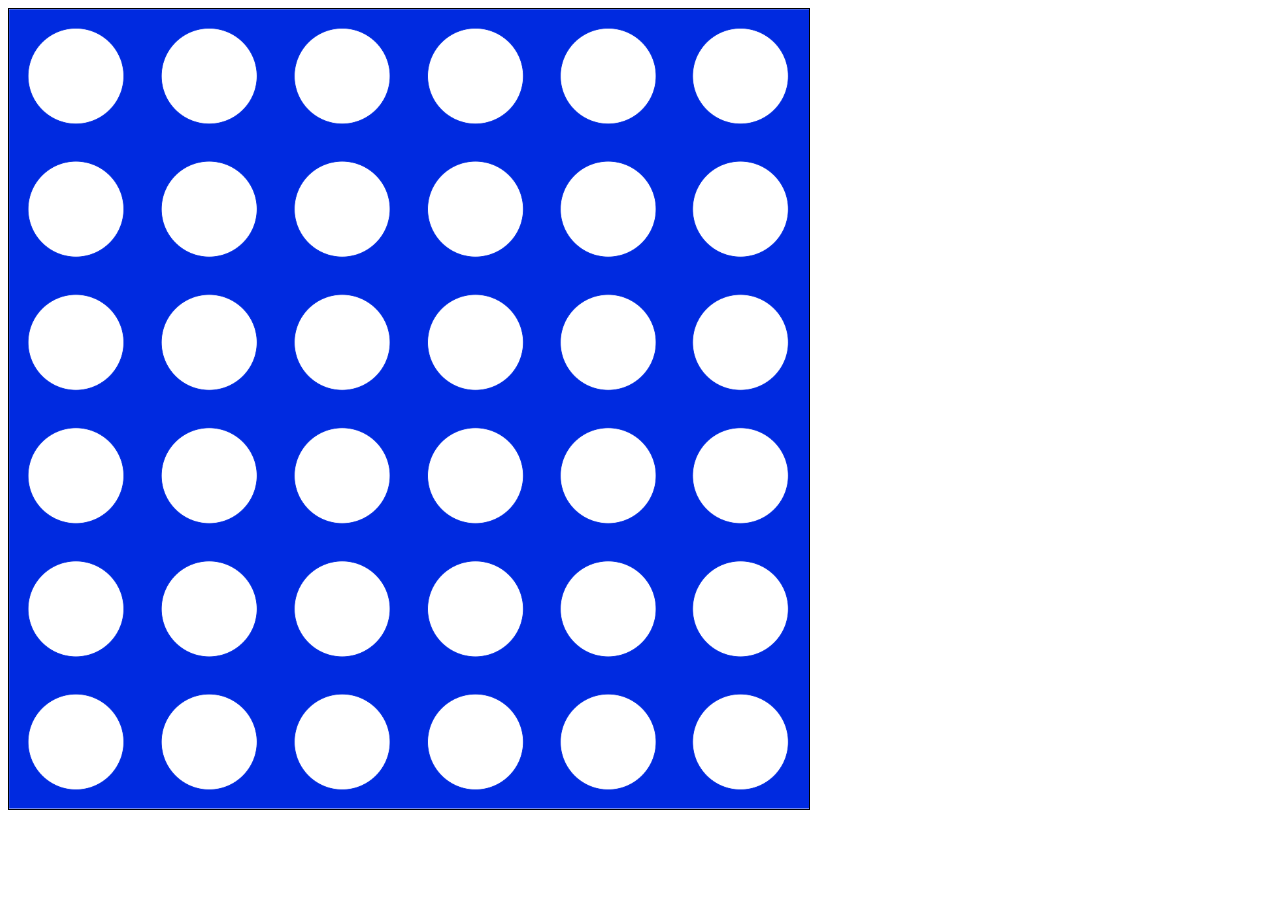
==== TP2/EntregaFinal/index.html @ f02e694b "Avance tp Especial 2" ====
<!DOCTYPE html>
<html lang="en">
<head>
    <meta charset="UTF-8">
    <meta http-equiv="X-UA-Compatible" content="IE=edge">
    <meta name="viewport" content="width=device-width, initial-scale=1.0">
    <title>Document</title>
</head>
<body>



    <canvas id="id-canvas" width="800" height="800"  style="border: 1px black solid;">

    </canvas>



    <img src="./img/tablerobien.png" id="imgTablero" style="display: none;">

    <script src="./Scripts/Figura.js" ></script>
    <script src="./Scripts/Ficha.js" ></script>
    <script src="./Scripts/Tablero.js" ></script>    
    <script src="./Scripts/main.js"></script>
</body>
</html>
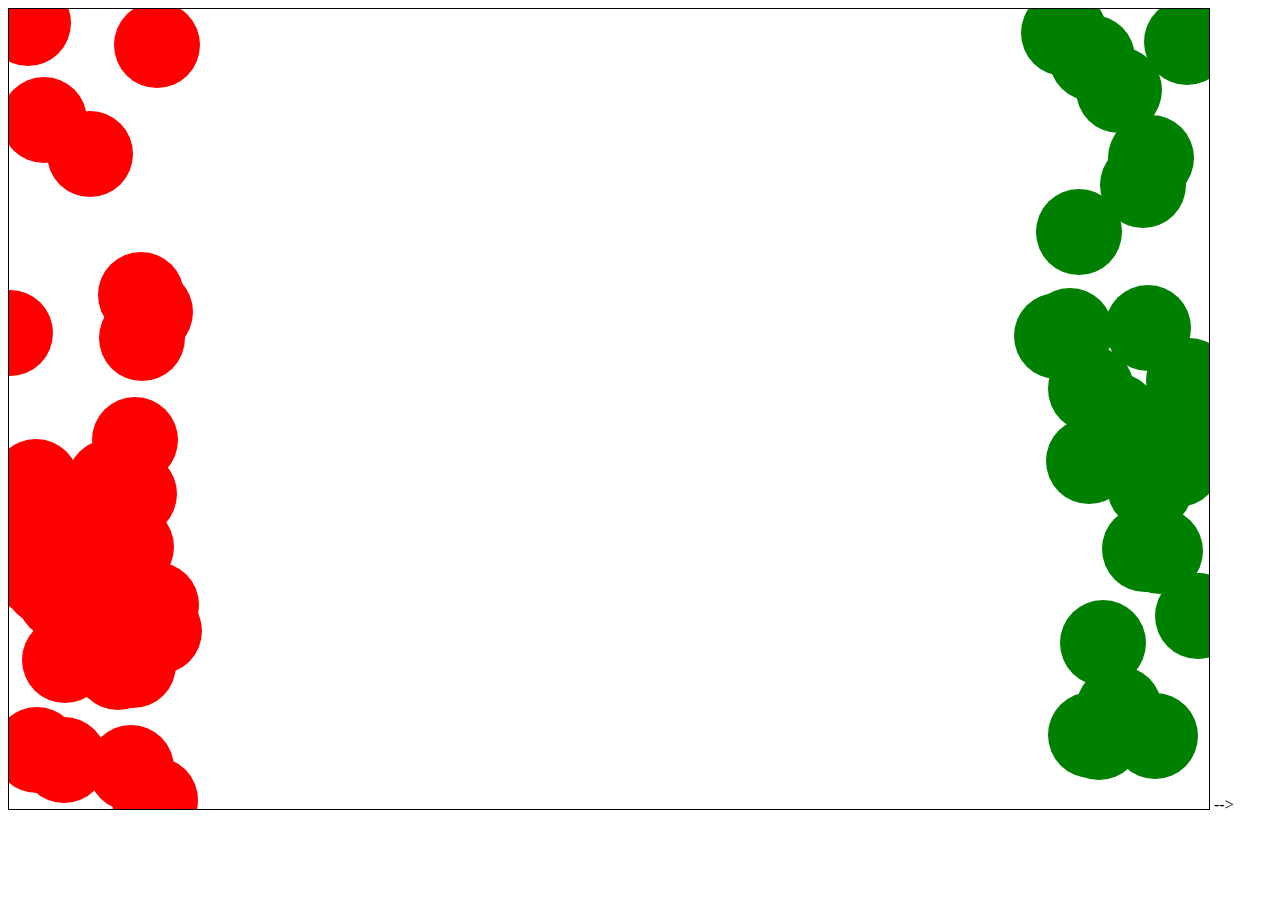
==== commit 84447b51: "Comprobando si termina el juego .. faltan las diagonales" ====
--- a/TP2/EntregaFinal/index.html
+++ b/TP2/EntregaFinal/index.html
@@ -10,14 +10,18 @@
 
 
 
-    <canvas id="id-canvas" width="800" height="800"  style="border: 1px black solid;">
+    <canvas id="id-canvas" width="1200" height="800"  style="border: 1px black solid;">
 
     </canvas>
 
 
 
-    <img src="./img/tablerobien.png" id="imgTablero" style="display: none;">
-
+    <img src="./img/7x6 (4 en linea).png" id="img4Linea" style="display: none;">
+    <!--<img src="./img/9x8 (5 en linea).png" id="img5Linea" style="display: none;">-->
+    <!-- <img src="./img/11x10 (6 en linea).png" id="img6Linea" style="display: none;">-->
+    <img src="./img/11x10-(6-en-linea).png" id="img6Linea" style="display: none;">-->
+    <img src="./img/9x8-(5-en-linea).png" id="img5Linea" style="display: none;">
+    <script src="./Scripts/Bitacora.js" ></script>
     <script src="./Scripts/Figura.js" ></script>
     <script src="./Scripts/Ficha.js" ></script>
     <script src="./Scripts/Tablero.js" ></script>    
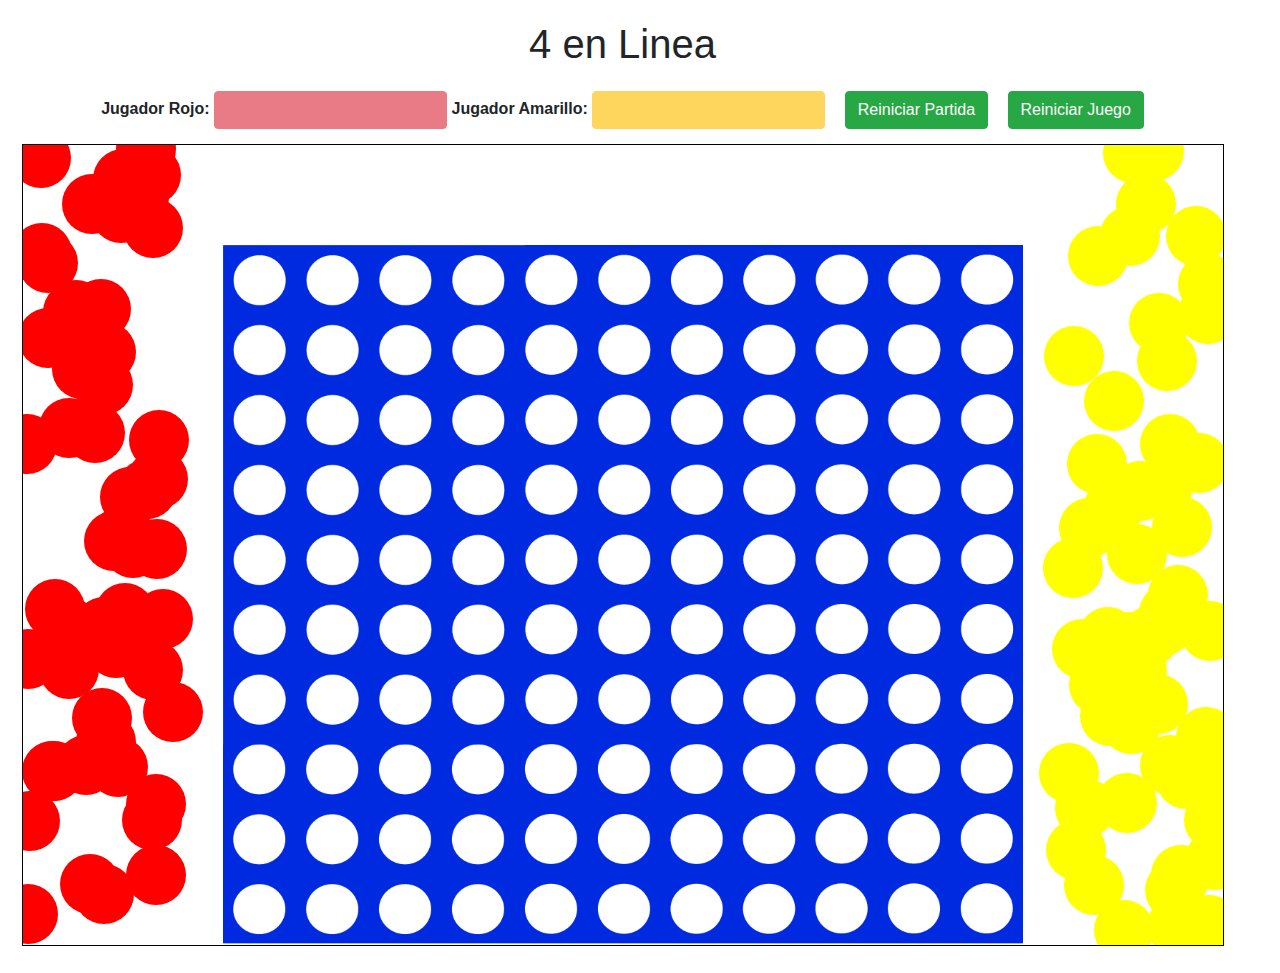
==== commit e4b0bc2f: "Merge pull request #5 from cnagyh4q/desarollo" ====
--- a/TP2/EntregaFinal/index.html
+++ b/TP2/EntregaFinal/index.html
@@ -1,30 +1,72 @@
 <!DOCTYPE html>
 <html lang="en">
-<head>
-    <meta charset="UTF-8">
-    <meta http-equiv="X-UA-Compatible" content="IE=edge">
-    <meta name="viewport" content="width=device-width, initial-scale=1.0">
+  <head>
+    <meta charset="UTF-8" />
+    <meta http-equiv="X-UA-Compatible" content="IE=edge" />
+    <meta name="viewport" content="width=device-width, initial-scale=1.0" />
+    <link rel="stylesheet" href="https://stackpath.bootstrapcdn.com/bootstrap/4.5.2/css/bootstrap.min.css"
+        integrity="sha384-JcKb8q3iqJ61gNV9KGb8thSsNjpSL0n8PARn9HuZOnIxN0hoP+VmmDGMN5t9UJ0Z" crossorigin="anonymous">
+    <link rel="stylesheet" href="./css/style.css">
+    <title>Entregable TP 2</title>
     <title>Document</title>
-</head>
-<body>
+  </head>
+  <body>
+    <div class="bodyjuego">
+      <div class="presentacion">
+        <h1>4 en Linea</h1>
+       
+        <label for="puntosRojo"><strong>Jugador Rojo: </strong></label>
+        <input
+          type="text"
+          id="puntosRojo"
+          class="btn btn-danger"
+          value=""
+          disabled
+        />
+        <label for="puntosAmarillo"><strong>Jugador Amarillo: </strong></label>
+        <input
+          type="text"
+          id="puntosAmarillo"
+          class="btn btn-warning"
+          value=""
+          disabled
+        />
 
+        <button id="reiniciar" class="btn btn-success">
+          Reiniciar Partida
+        </button>
+        <button id="reiniciarJ" class="btn btn-success">Reiniciar Juego</button>
+      </div>
+      <canvas
+        id="id-canvas"
+        width="1200"
+        height="800"
+        style="border: 1px black solid"
+      >
+      </canvas>
+    </div>
 
-
-    <canvas id="id-canvas" width="1200" height="800"  style="border: 1px black solid;">
-
-    </canvas>
-
-
-
-    <img src="./img/7x6 (4 en linea).png" id="img4Linea" style="display: none;">
+    <img
+      src="./img/7x6 (4 en linea).png"
+      id="img4Linea"
+      style="display: none"
+    />
     <!--<img src="./img/9x8 (5 en linea).png" id="img5Linea" style="display: none;">-->
     <!-- <img src="./img/11x10 (6 en linea).png" id="img6Linea" style="display: none;">-->
-    <img src="./img/11x10-(6-en-linea).png" id="img6Linea" style="display: none;">-->
-    <img src="./img/9x8-(5-en-linea).png" id="img5Linea" style="display: none;">
-    <script src="./Scripts/Bitacora.js" ></script>
-    <script src="./Scripts/Figura.js" ></script>
-    <script src="./Scripts/Ficha.js" ></script>
-    <script src="./Scripts/Tablero.js" ></script>    
+    <img
+      src="./img/11x10-(6-en-linea).png"
+      id="img6Linea"
+      style="display: none"
+    />
+    <img
+      src="./img/9x8-(5-en-linea).png"
+      id="img5Linea"
+      style="display: none"
+    />
+    <script src="./Scripts/Bitacora.js"></script>
+    <script src="./Scripts/Figura.js"></script>
+    <script src="./Scripts/Ficha.js"></script>
+    <script src="./Scripts/Tablero.js"></script>
     <script src="./Scripts/main.js"></script>
-</body>
-</html>+  </body>
+</html>
--- a/TP2/EntregaFinal/css/style.css
+++ b/TP2/EntregaFinal/css/style.css
@@ -0,0 +1,9 @@
+
+.bodyjuego{
+    margin: 20px 50px 20px 15px ;
+    text-align: center;
+}
+
+#reiniciar{
+    margin: 15px 15px ;
+}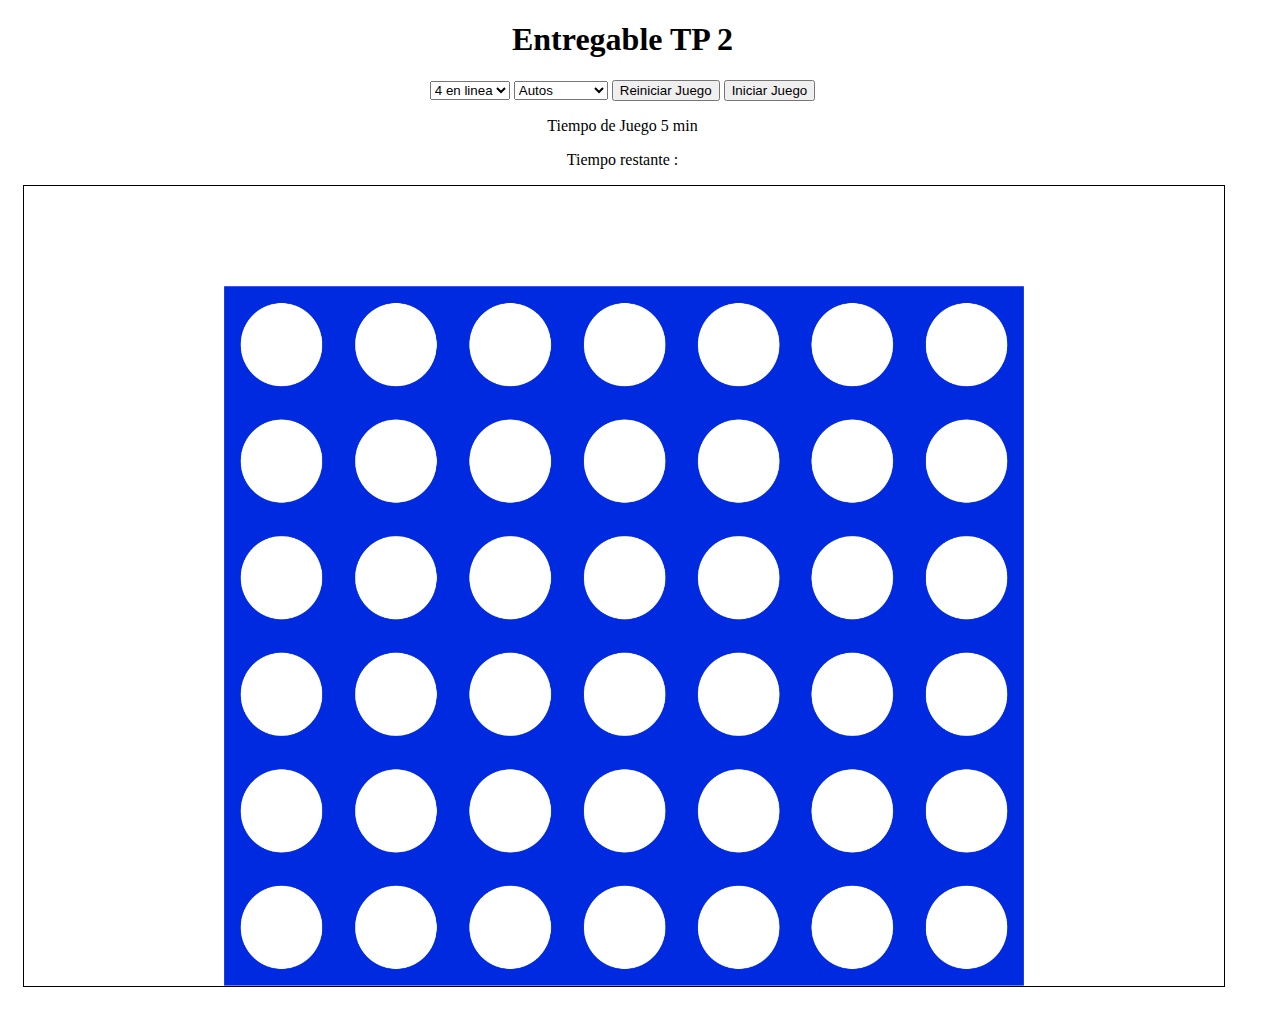
==== commit be803080: "Merge pull request #6 from cnagyh4q/desarollo" ====
--- a/TP2/EntregaFinal/index.html
+++ b/TP2/EntregaFinal/index.html
@@ -4,8 +4,7 @@
     <meta charset="UTF-8" />
     <meta http-equiv="X-UA-Compatible" content="IE=edge" />
     <meta name="viewport" content="width=device-width, initial-scale=1.0" />
-    <link rel="stylesheet" href="https://stackpath.bootstrapcdn.com/bootstrap/4.5.2/css/bootstrap.min.css"
-        integrity="sha384-JcKb8q3iqJ61gNV9KGb8thSsNjpSL0n8PARn9HuZOnIxN0hoP+VmmDGMN5t9UJ0Z" crossorigin="anonymous">
+    <link href="https://cdn.jsdelivr.net/npm/bootstrap@5.1.3/dist/css/bootstrap.min.css" rel="stylesheet" integrity="sha384-1BmE4kWBq78iYhFldvKuhfTAU6auU8tT94WrHftjDbrCEXSU1oBoqyl2QvZ6jIW3" crossorigin="anonymous">
     <link rel="stylesheet" href="./css/style.css">
     <title>Entregable TP 2</title>
     <title>Document</title>
@@ -13,38 +12,53 @@
   <body>
     <div class="bodyjuego">
       <div class="presentacion">
-        <h1>4 en Linea</h1>
-       
-        <label for="puntosRojo"><strong>Jugador Rojo: </strong></label>
-        <input
-          type="text"
-          id="puntosRojo"
-          class="btn btn-danger"
-          value=""
-          disabled
-        />
-        <label for="puntosAmarillo"><strong>Jugador Amarillo: </strong></label>
-        <input
-          type="text"
-          id="puntosAmarillo"
-          class="btn btn-warning"
-          value=""
-          disabled
-        />
+        <h1>Entregable TP 2</h1>
 
-        <button id="reiniciar" class="btn btn-success">
-          Reiniciar Partida
-        </button>
-        <button id="reiniciarJ" class="btn btn-success">Reiniciar Juego</button>
-      </div>
-      <canvas
+
+
+        <div class="input-group">
+         <select class="form-select-sm" id="select-juego"  >
+          <option value="4">4 en linea</option>
+          <option value="5">5 en linea</option>
+          <option value="6" >6 en linea</option>
+          
+         </select>
+
+         <select class="form-select-sm" id="select-tematica"  >
+          <option value="auto">Autos</option>
+          <option value="futbol">Futbol</option>
+          <option value="tom-jerry">Tom & Jerry</option>
+          
+         </select>  
+    
+
+     
+           <button id="btn-reiniciarJuego" class="btn btn-success">Reiniciar Juego</button>
+
+            <button id="btn-inicio" class="btn btn-success">
+                  Iniciar Juego
+            </button>
+
+            
+        </div>
+        
+        <div id="timer">
+          <p>Tiempo de Juego 5 min</p>
+          <p> Tiempo restante : <span id="temRestante"> </span> </p>  
+        </div>
+      
+        <canvas
         id="id-canvas"
         width="1200"
         height="800"
         style="border: 1px black solid"
-      >
-      </canvas>
+        >
+        </canvas>
+       <br/>
+
+   
     </div>
+    
 
     <img
       src="./img/7x6 (4 en linea).png"
@@ -63,6 +77,43 @@
       id="img5Linea"
       style="display: none"
     />
+
+    <img
+      src="./img/Chevrolet-logo-2560x1440.png"
+      id="logo-chevolet"
+      style="display: none"
+    />
+
+    <img
+      src="./img/Ford-logo.png"
+      id="logo-ford"
+      style="display: none"
+    />
+
+    <img
+    src="./img/boca.png"
+    id="logo-boca"
+    style="display: none"
+  />
+
+  <img
+    src="./img/river.png"
+    id="logo-river"
+    style="display: none"
+  />
+
+  <img
+  src="./img/jerry.png"
+  id="logo-jerry"
+  style="display: none"
+/>
+
+<img
+  src="./img/tom.png"
+  id="logo-tom"
+  style="display: none"
+/>
+
     <script src="./Scripts/Bitacora.js"></script>
     <script src="./Scripts/Figura.js"></script>
     <script src="./Scripts/Ficha.js"></script>
--- a/TP2/EntregaFinal/css/style.css
+++ b/TP2/EntregaFinal/css/style.css
@@ -6,4 +6,9 @@
 
 #reiniciar{
     margin: 15px 15px ;
+}
+
+.input-group {
+    justify-content: center;
+    margin: 1rem;
 }